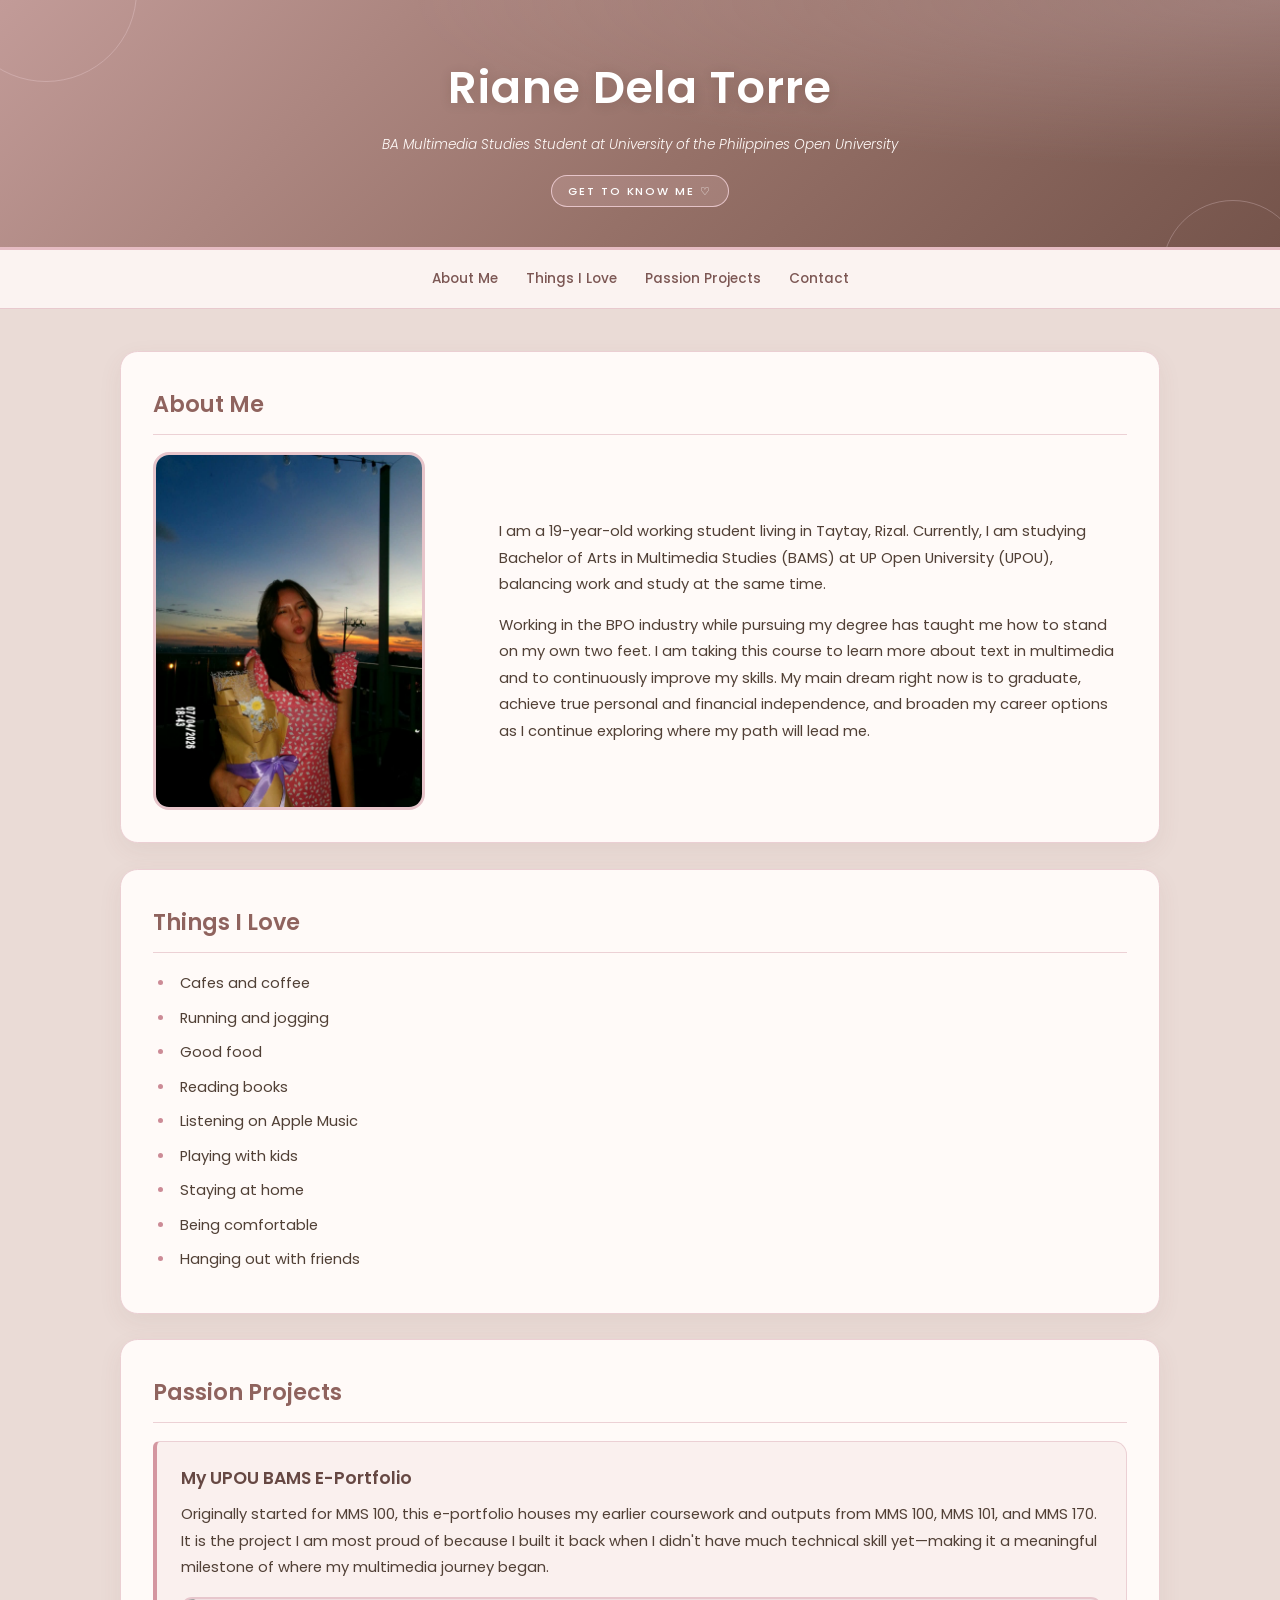
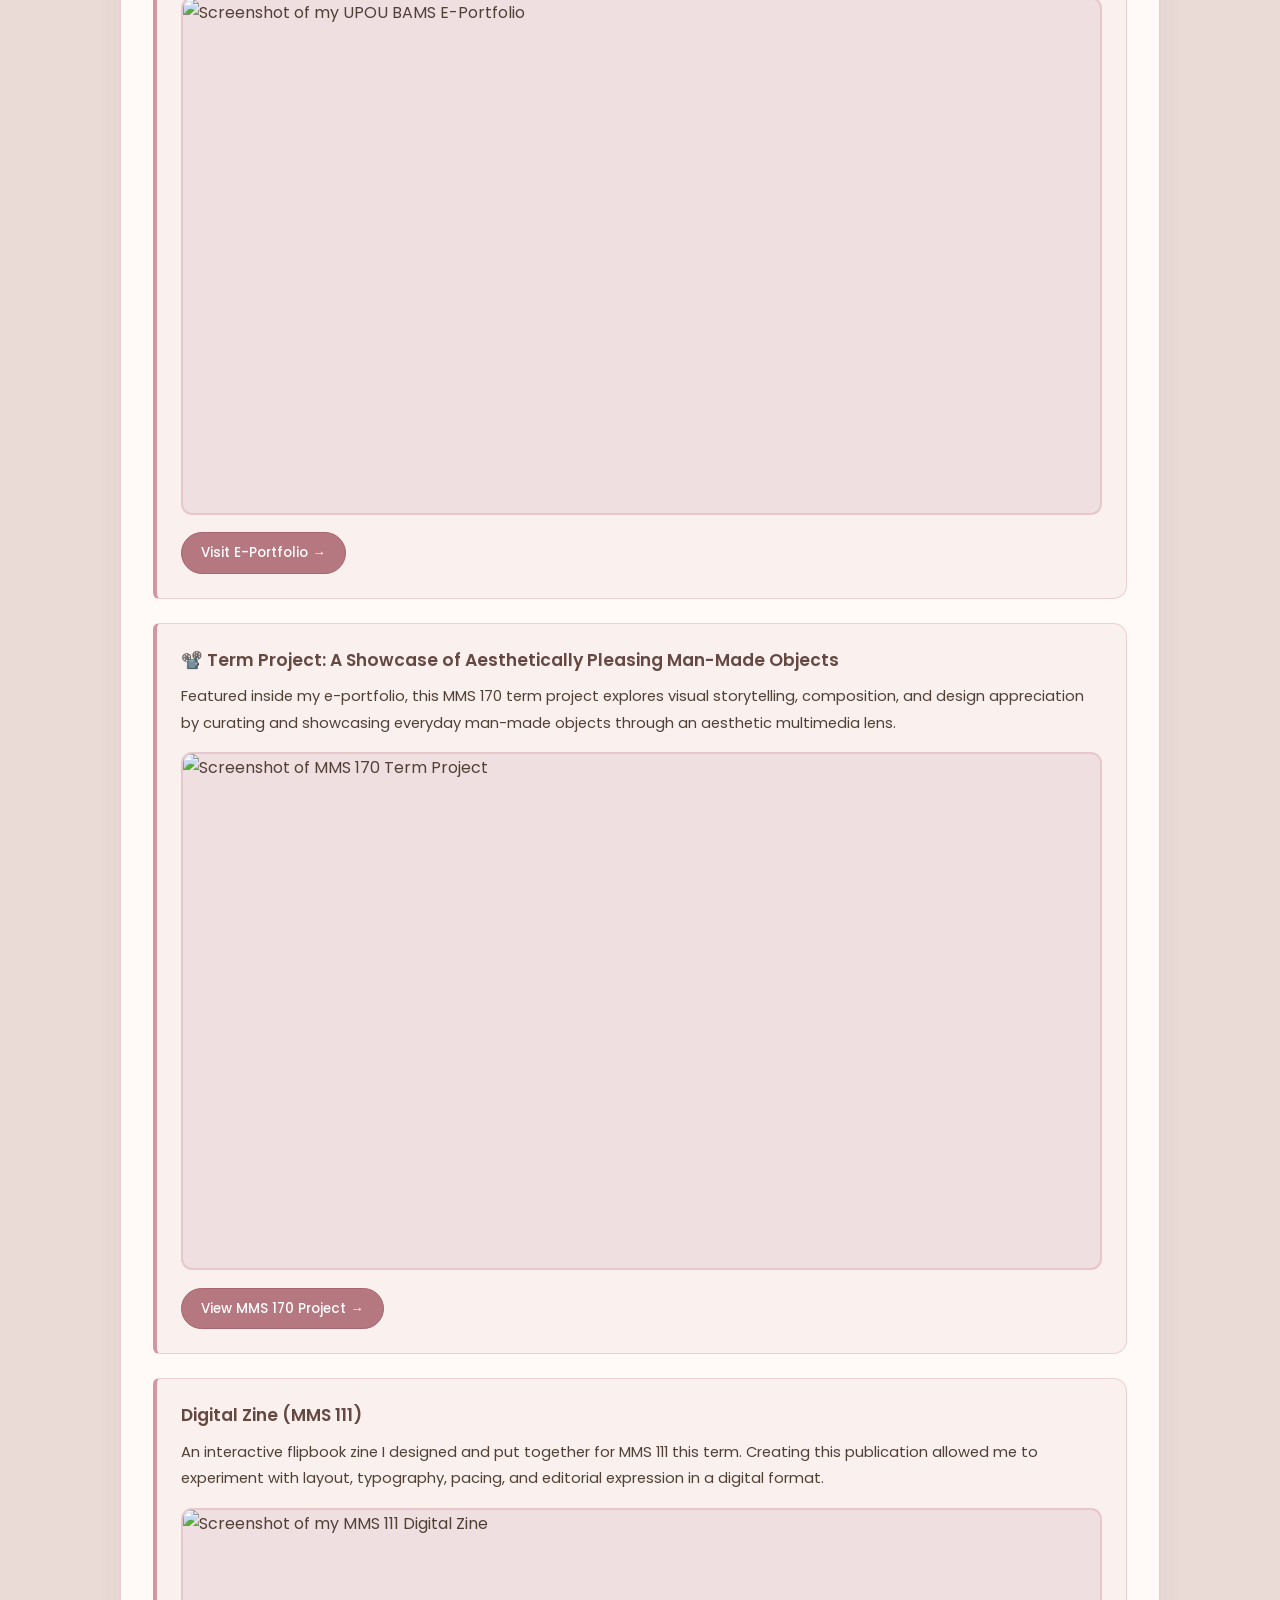
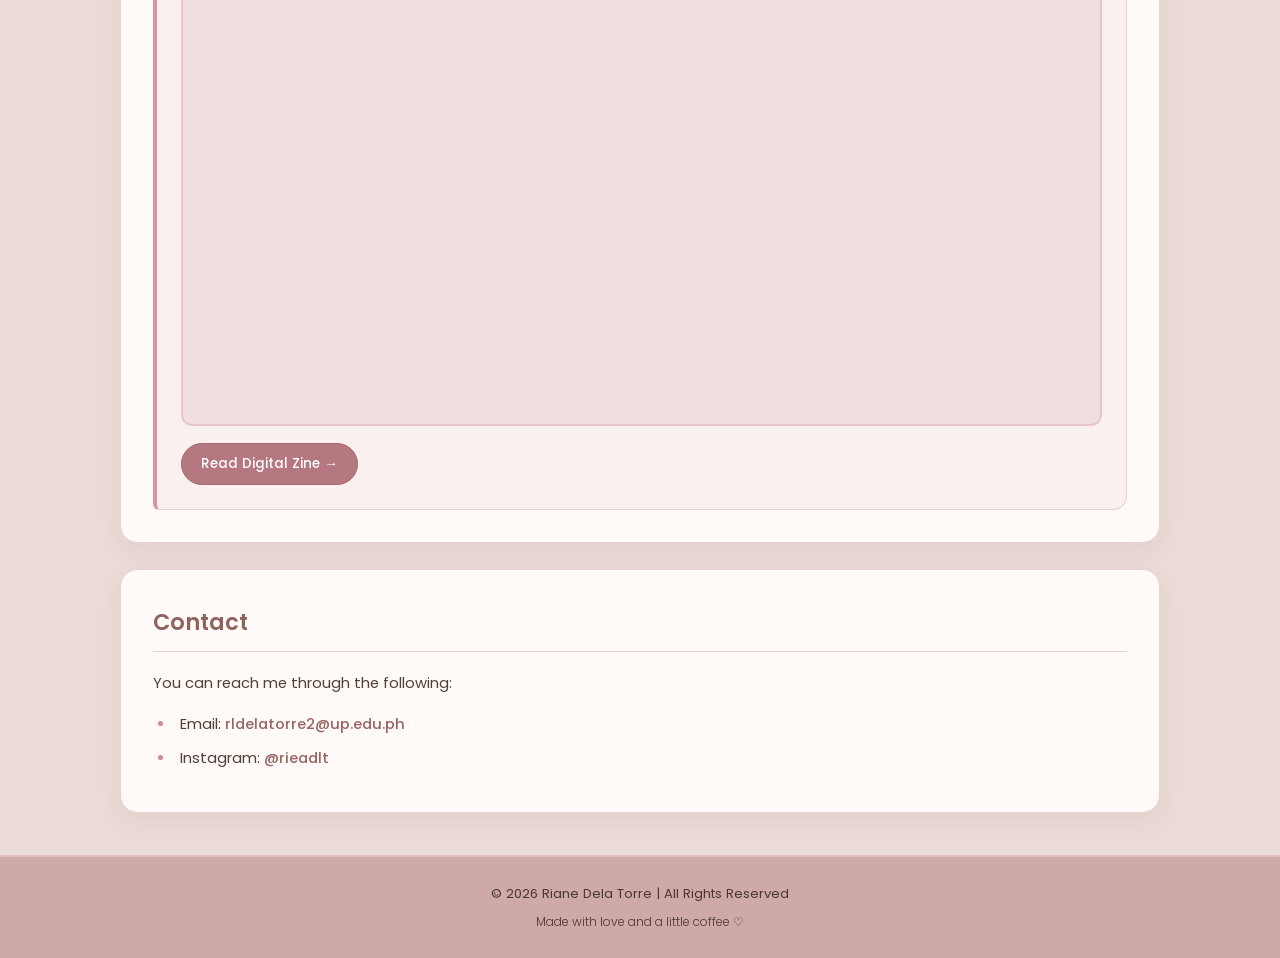
==== index.html @ fd9bb4c0 "Rename TMA.html to index.html" ====
<!DOCTYPE html>
<html lang="en">
<head>
    <meta charset="UTF-8">
    <meta name="viewport" content="width=device-width, initial-scale=1.0">

    <title>My Profile | Riane Dela Torre</title>

    <!-- Google Font: Poppins -->
    <link rel="preconnect" href="https://fonts.googleapis.com">
    <link rel="preconnect" href="https://fonts.gstatic.com" crossorigin>

    <link href="https://fonts.googleapis.com/css2?family=Poppins:wght@300;400;500;600;700&display=swap"
          rel="stylesheet"
          type="text/css">

    <!-- External CSS -->
    <link rel="stylesheet" href="style.css" type="text/css">
</head>

<body>

    <!-- Header -->
    <header>
        <h1>Riane Dela Torre</h1>

        <p>
            <em>BA Multimedia Studies Student at University of the Philippines Open University</em>
        </p>

        <div class="subtitle">GET TO KNOW ME ♡</div>
    </header>

    <!-- Navigation -->
    <nav aria-label="Main navigation">
        <a href="#about">About Me</a>
        <a href="#interests">Things I Love</a>
        <a href="#projects">Passion Projects</a>
        <a href="#contact">Contact</a>
    </nav>

    <!-- Main Content -->
    <main>

        <!-- About Me -->
        <section id="about">
            <h2>About Me</h2>

            <div class="about-container">

                <div class="about-image">
                    <img src="riane.jfif" alt="My profile photo">
                </div>

                <div class="about-text">
                    <p>
                        I am a 19-year-old working student living in Taytay, Rizal.
                        Currently, I am studying Bachelor of Arts in Multimedia Studies
                        (BAMS) at UP Open University (UPOU), balancing work and study
                        at the same time.
                    </p>

                    <p>
                        Working in the BPO industry while pursuing my degree has
                        taught me how to stand on my own two feet. I am taking this
                        course to learn more about text in multimedia and to
                        continuously improve my skills. My main dream right now is
                        to graduate, achieve true personal and financial independence,
                        and broaden my career options as I continue exploring where
                        my path will lead me.
                    </p>
                </div>

            </div>
        </section>

        <!-- Things I Love -->
        <section id="interests">
            <h2>Things I Love</h2>

            <ul>
                <li>Cafes and coffee</li>
                <li>Running and jogging</li>
                <li>Good food</li>
                <li>Reading books</li>
                <li>Listening on Apple Music</li>
                <li>Playing with kids</li>
                <li>Staying at home</li>
                <li>Being comfortable</li>
                <li>Hanging out with friends</li>
            </ul>
        </section>

        <!-- Passion Projects -->
        <section id="projects">
            <h2>Passion Projects</h2>

            <div class="projects-list">

                <!-- Project 1 -->
                <article class="project-card">
                    <h3>My UPOU BAMS E-Portfolio</h3>

                    <p>
                        Originally started for MMS 100, this e-portfolio houses my
                        earlier coursework and outputs from MMS 100, MMS 101, and
                        MMS 170. It is the project I am most proud of because I built
                        it back when I didn't have much technical skill yet—making it
                        a meaningful milestone of where my multimedia journey began.
                    </p>

                    <div class="project-image">
                        <img src="project1.png" alt="Screenshot of my UPOU BAMS E-Portfolio">
                    </div>

                    <a class="project-link"
                       href="https://sites.google.com/up.edu.ph/rianearieldelatorre-eportfolio/home"
                       target="_blank"
                       rel="noopener noreferrer">
                        Visit E-Portfolio &rarr;
                    </a>
                </article>

                <!-- Project 2 -->
                <article class="project-card">
                    <h3>📽️ Term Project: A Showcase of Aesthetically Pleasing Man-Made Objects</h3>

                    <p>
                        Featured inside my e-portfolio, this MMS 170 term project
                        explores visual storytelling, composition, and design
                        appreciation by curating and showcasing everyday man-made
                        objects through an aesthetic multimedia lens.
                    </p>

                    <div class="project-image">
                        <img src="project2.png" alt="Screenshot of MMS 170 Term Project">
                    </div>

                    <a class="project-link"
                       href="https://sites.google.com/up.edu.ph/rianearieldelatorre-eportfolio/courses/mms-170"
                       target="_blank"
                       rel="noopener noreferrer">
                        View MMS 170 Project &rarr;
                    </a>
                </article>

                <!-- Project 3 -->
                <article class="project-card">
                    <h3>Digital Zine (MMS 111)</h3>

                    <p>
                        An interactive flipbook zine I designed and put together for
                        MMS 111 this term. Creating this publication allowed me to
                        experiment with layout, typography, pacing, and editorial
                        expression in a digital format.
                    </p>

                    <div class="project-image">
                        <img src="project3.png" alt="Screenshot of my MMS 111 Digital Zine">
                    </div>

                    <a class="project-link"
                       href="https://heyzine.com/flip-book/03db85ca78.html"
                       target="_blank"
                       rel="noopener noreferrer">
                        Read Digital Zine &rarr;
                    </a>
                </article>

            </div>
        </section>

        <!-- Contact -->
        <section id="contact">
            <h2>Contact</h2>

            <p>You can reach me through the following:</p>

            <ul>
                <li>
                    Email:
                    <a href="mailto:rldelatorre2@up.edu.ph">
                        rldelatorre2@up.edu.ph
                    </a>
                </li>

                <li>
                    Instagram:
                    <a href="https://www.instagram.com/rieadlt"
                       target="_blank"
                       rel="noopener noreferrer">
                        @rieadlt
                    </a>
                </li>
            </ul>
        </section>

    </main>

    <!-- Footer -->
    <footer>
        <p>&copy; 2026 Riane Dela Torre | All Rights Reserved</p>
        <p class="footer-note">Made with love and a little coffee ♡</p>
    </footer>

</body>
</html>
---- style.css ----
/* General Styling */

* {
    margin: 0;
    padding: 0;
    box-sizing: border-box;
}

html {
    scroll-behavior: smooth;
}

body {
    font-family: "Poppins", sans-serif;
    background-color: #eadbd6;
    color: #514036;
    line-height: 1.8;
    font-size: 1rem;
}

/* Header */

header {
    position: relative;
    overflow: hidden;
    text-align: center;
    padding: 3rem 1.25rem 2.5rem;
    background:
        radial-gradient(
            ellipse at top right,
            rgba(255, 224, 232, 0.24),
            transparent 48%
        ),
        linear-gradient(
            135deg,
            #c29b98,
            #967168 55%,
            #75544b
        );
    color: #ffffff;
    border-bottom: 3px solid #e6bcc3;
}

/* Decorative Header Circles */

header::before,
header::after {
    content: "";
    position: absolute;
    border: 1px solid rgba(255, 232, 238, 0.25);
    border-radius: 50%;
    pointer-events: none;
}

header::before {
    width: 11.25rem;
    height: 11.25rem;
    top: -6.25rem;
    left: -2.8rem;
}

header::after {
    width: 8.75rem;
    height: 8.75rem;
    bottom: -5.9rem;
    right: -1.5rem;
}

header h1 {
    position: relative;
    font-size: 2.8rem;
    font-weight: 600;
    letter-spacing: 0.06rem;
    color: #ffffff;
    margin-bottom: 0.3rem;
    text-shadow: 0 2px 12px rgba(54, 35, 23, 0.15);
}

header p {
    position: relative;
    max-width: 40rem;
    margin: 0 auto;
    color: #fffaf8;
    font-size: 0.85rem;
    font-weight: 300;
}

.subtitle {
    position: relative;
    display: inline-block;
    margin-top: 1.1rem;
    padding: 0.3rem 1rem;
    border: 1px solid rgba(255, 224, 232, 0.7);
    border-radius: 1.9rem;
    color: #ffffff;
    background: rgba(255, 214, 224, 0.16);
    font-size: 0.7rem;
    font-weight: 500;
    letter-spacing: 0.12rem;
}

/* Navigation */

nav {
    position: relative;
    background-color: #fbf3f1;
    padding: 0.75rem 0.6rem;
    text-align: center;
    border-bottom: 1px solid #e8c9ce;
}

nav a {
    display: inline-block;
    margin: 0.3rem 0.75rem;
    color: #7c5754;
    font-size: 0.85rem;
    font-weight: 500;
    text-decoration: none;
    transition: color 0.3s ease;
}

nav a:hover {
    color: #c27885;
}

/* Main Content */

main {
    width: 88%;
    max-width: 65rem;
    margin: 2.6rem auto;
}

/* Section Cards */

section {
    background-color: #fffaf8;
    padding: 2rem;
    margin-bottom: 1.6rem;
    border: 1px solid #ebcfd3;
    border-radius: 1.1rem;
    box-shadow: 0 8px 24px rgba(112, 72, 74, 0.07);
    scroll-margin-top: 1.25rem;
    transition:
        transform 0.25s ease,
        box-shadow 0.25s ease;
}

section:hover {
    transform: translateY(-2px);
    box-shadow: 0 12px 28px rgba(112, 72, 74, 0.11);
}

h2 {
    color: #8f635e;
    font-size: 1.4rem;
    font-weight: 600;
    margin-bottom: 1.1rem;
    padding-bottom: 0.6rem;
    border-bottom: 1px solid #ecd1d5;
}

h3 {
    color: #664843;
    font-size: 1.08rem;
    font-weight: 600;
    margin-bottom: 0.65rem;
    line-height: 1.45;
}

p {
    font-size: 0.92rem;
    margin-bottom: 0.9rem;
}

section p:last-child {
    margin-bottom: 0;
}

/* About Me Section */

.about-container {
    display: flex;
    align-items: center;
    gap: 2rem;
}

.about-image {
    flex: 1;
}

.about-image img {
    display: block;
    width: 100%;
    max-width: 17rem;
    height: auto;
    border: 3px solid #e7c4ca;
    border-radius: 1rem;
}

.about-text {
    flex: 2;
}

/* Things I Love List */

ul {
    padding-left: 1.4rem;
}

li {
    padding-left: 0.3rem;
    margin-bottom: 0.5rem;
    font-size: 0.92rem;
}

li::marker {
    color: #cc8b96;
}

/* Links */

a {
    color: #996462;
    text-decoration: none;
    font-weight: 500;
}

section a:hover {
    color: #c27885;
    text-decoration: underline;
}

/* Passion Projects Rows */

.projects-list {
    display: flex;
    flex-direction: column;
    gap: 1.5rem;
}

.project-card {
    display: flex;
    flex-direction: column;
    padding: 1.5rem;
    background-color: #faf0ee;
    border: 1px solid #ebd0d4;
    border-left: 4px solid #d496a0;
    border-radius: 0.4rem 0.85rem 0.85rem 0.4rem;
}

.project-card p {
    margin-bottom: 1rem;
}

.project-image {
    width: 100%;
    aspect-ratio: 16 / 9;
    overflow: hidden;
    border-radius: 0.7rem;
    border: 2px solid #e7c6cc;
    background-color: #f0dfe1;
    margin-bottom: 1.1rem;
}

.project-image img {
    display: block;
    width: 100%;
    height: 100%;
    object-fit: cover;
}

.project-link {
    display: inline-block;
    align-self: flex-start;
    padding: 0.48rem 1.2rem;
    background-color: #b57780;
    color: #ffffff;
    border: 1px solid #a66670;
    border-radius: 1.5rem;
    font-size: 0.84rem;
    font-weight: 500;
    transition: background-color 0.25s ease, transform 0.2s ease;
}

section a.project-link:hover {
    background-color: #995c65;
    color: #ffffff;
    text-decoration: none;
    transform: translateY(-1px);
}

/* Footer */

footer {
    background-color: #cfa9a7;
    color: #4b3634;
    text-align: center;
    padding: 1.6rem 1.25rem;
    border-top: 2px solid #e6bcc3;
}

footer p {
    font-size: 0.82rem;
    margin: 0;
}

footer .footer-note {
    margin-top: 0.3rem;
    font-size: 0.75rem;
    font-weight: 300;
}

/* Mobile Responsive Design */

@media (max-width: 600px) {

    header {
        padding: 2.2rem 1.1rem 1.9rem;
    }

    header h1 {
        font-size: 2rem;
    }

    header p {
        font-size: 0.78rem;
    }

    .subtitle {
        margin-top: 0.8rem;
        font-size: 0.65rem;
    }

    nav {
        padding: 0.6rem 0.3rem;
    }

    nav a {
        margin: 0.3rem 0.5rem;
        font-size: 0.8rem;
    }

    main {
        width: 92%;
        margin: 1.8rem auto;
    }

    section {
        padding: 1.5rem 1.25rem;
        margin-bottom: 1.25rem;
    }

    .about-container {
        flex-direction: column;
        text-align: center;
        gap: 1.2rem;
    }

    .about-image img {
        max-width: 13rem;
        margin: 0 auto;
    }

    h2 {
        font-size: 1.25rem;
    }

    .project-card {
        padding: 1.15rem;
    }

    .project-link {
        width: 100%;
        text-align: center;
    }
}

/* Reduced Motion Accessibility */

@media (prefers-reduced-motion: reduce) {

    html {
        scroll-behavior: auto;
    }

    section,
    .project-link {
        transition: none;
    }
}
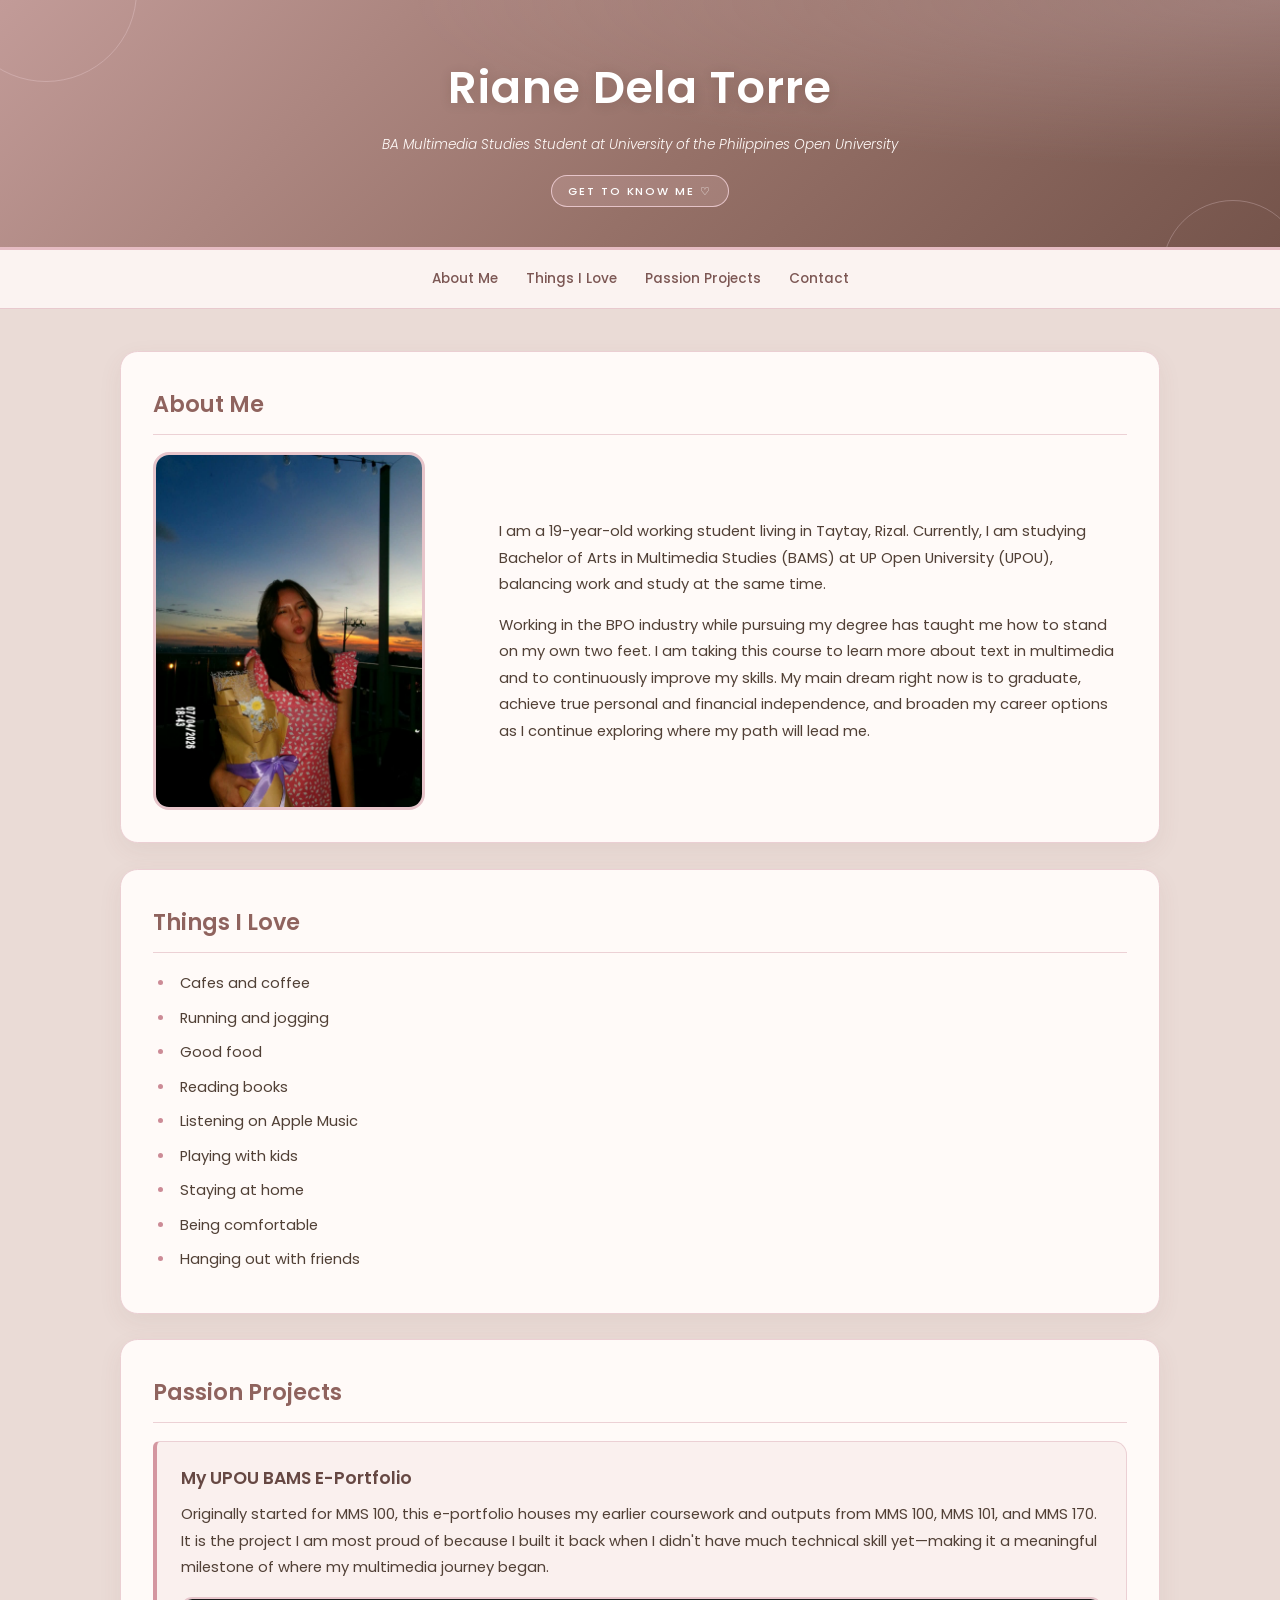
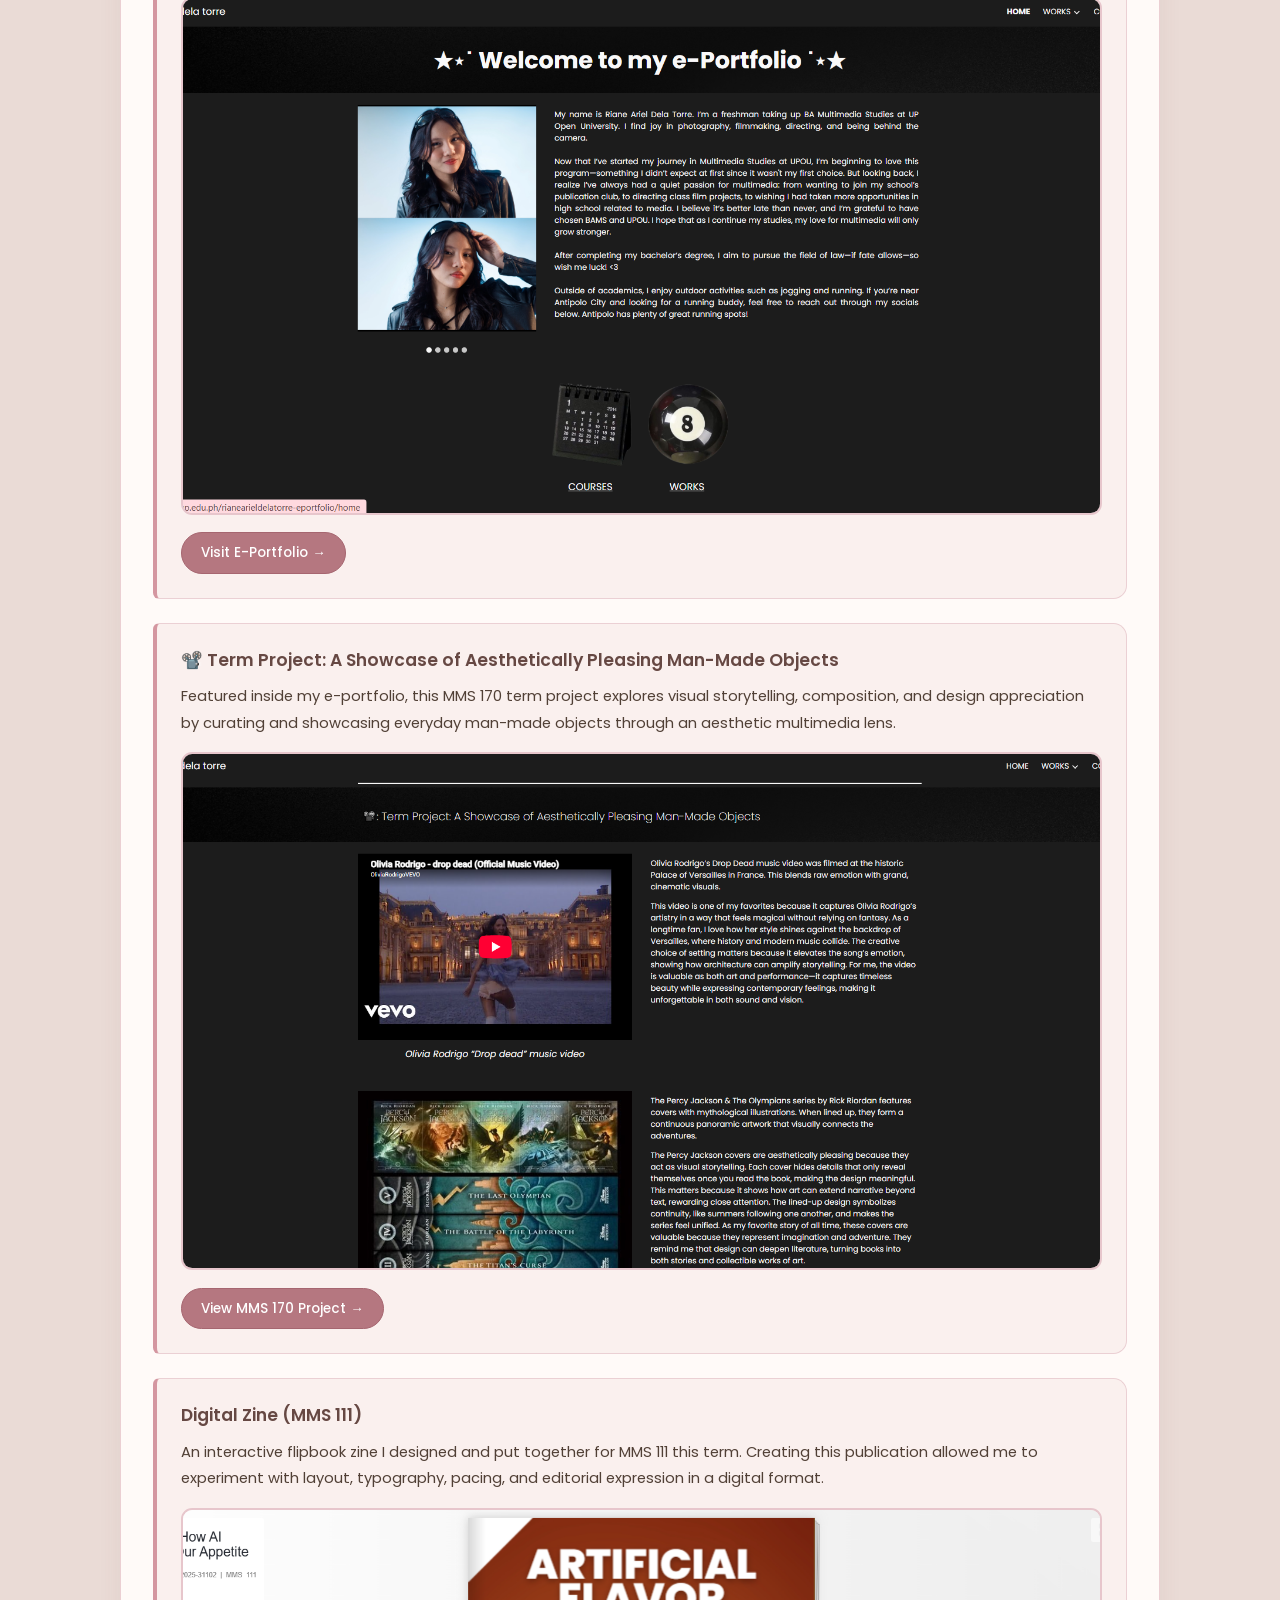
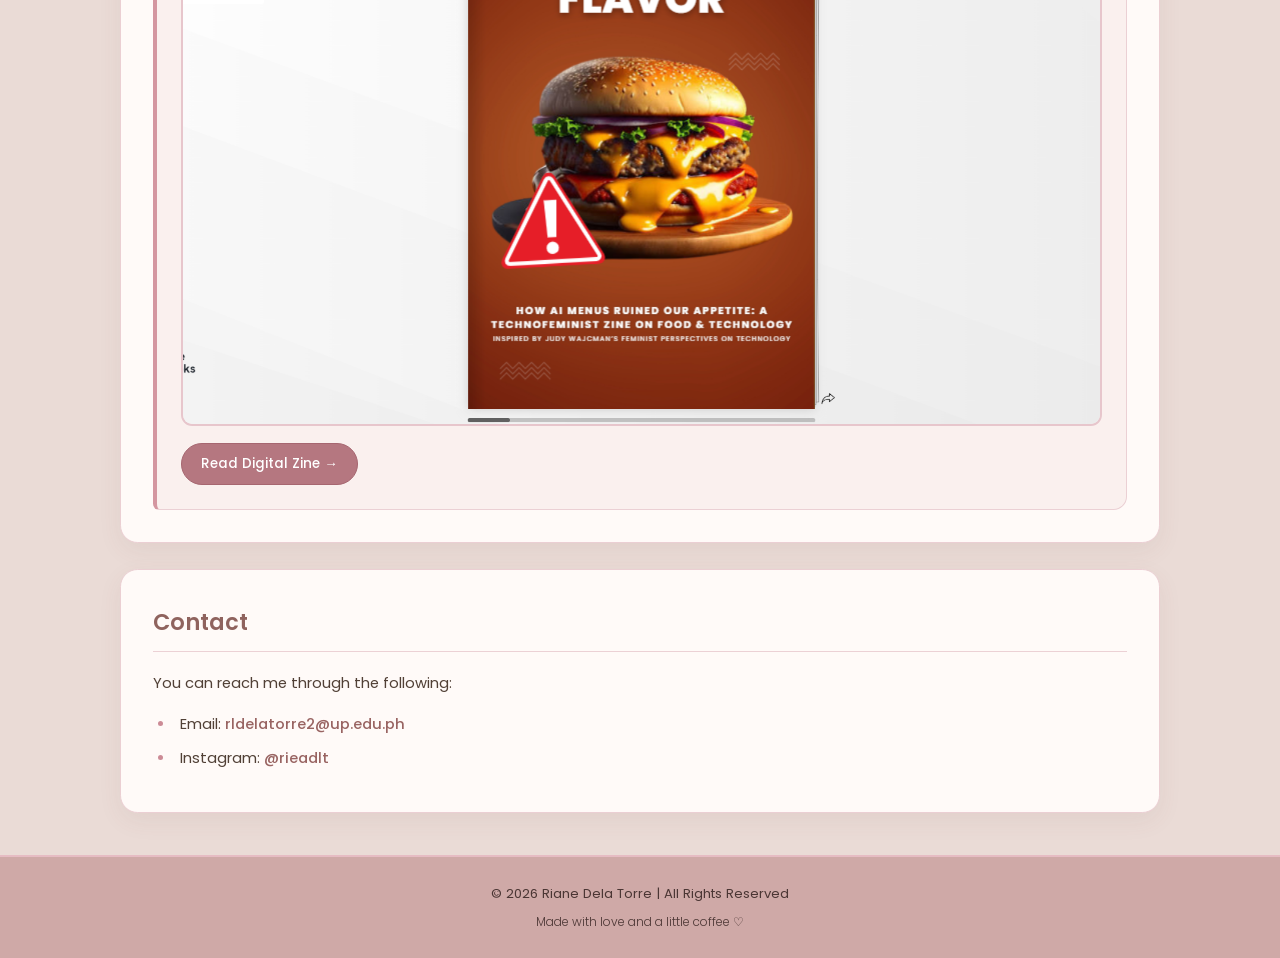
==== commit a757d29a: "Update index.html" ====
--- a/index.html
+++ b/index.html
@@ -110,7 +110,7 @@
                     </p>
 
                     <div class="project-image">
-                        <img src="project1.png" alt="Screenshot of my UPOU BAMS E-Portfolio">
+                        <img src="project1.PNG" alt="Screenshot of my UPOU BAMS E-Portfolio">
                     </div>
 
                     <a class="project-link"
@@ -133,7 +133,7 @@
                     </p>
 
                     <div class="project-image">
-                        <img src="project2.png" alt="Screenshot of MMS 170 Term Project">
+                        <img src="project2.PNG" alt="Screenshot of MMS 170 Term Project">
                     </div>
 
                     <a class="project-link"
@@ -156,7 +156,7 @@
                     </p>
 
                     <div class="project-image">
-                        <img src="project3.png" alt="Screenshot of my MMS 111 Digital Zine">
+                        <img src="project3.PNG" alt="Screenshot of my MMS 111 Digital Zine">
                     </div>
 
                     <a class="project-link"
